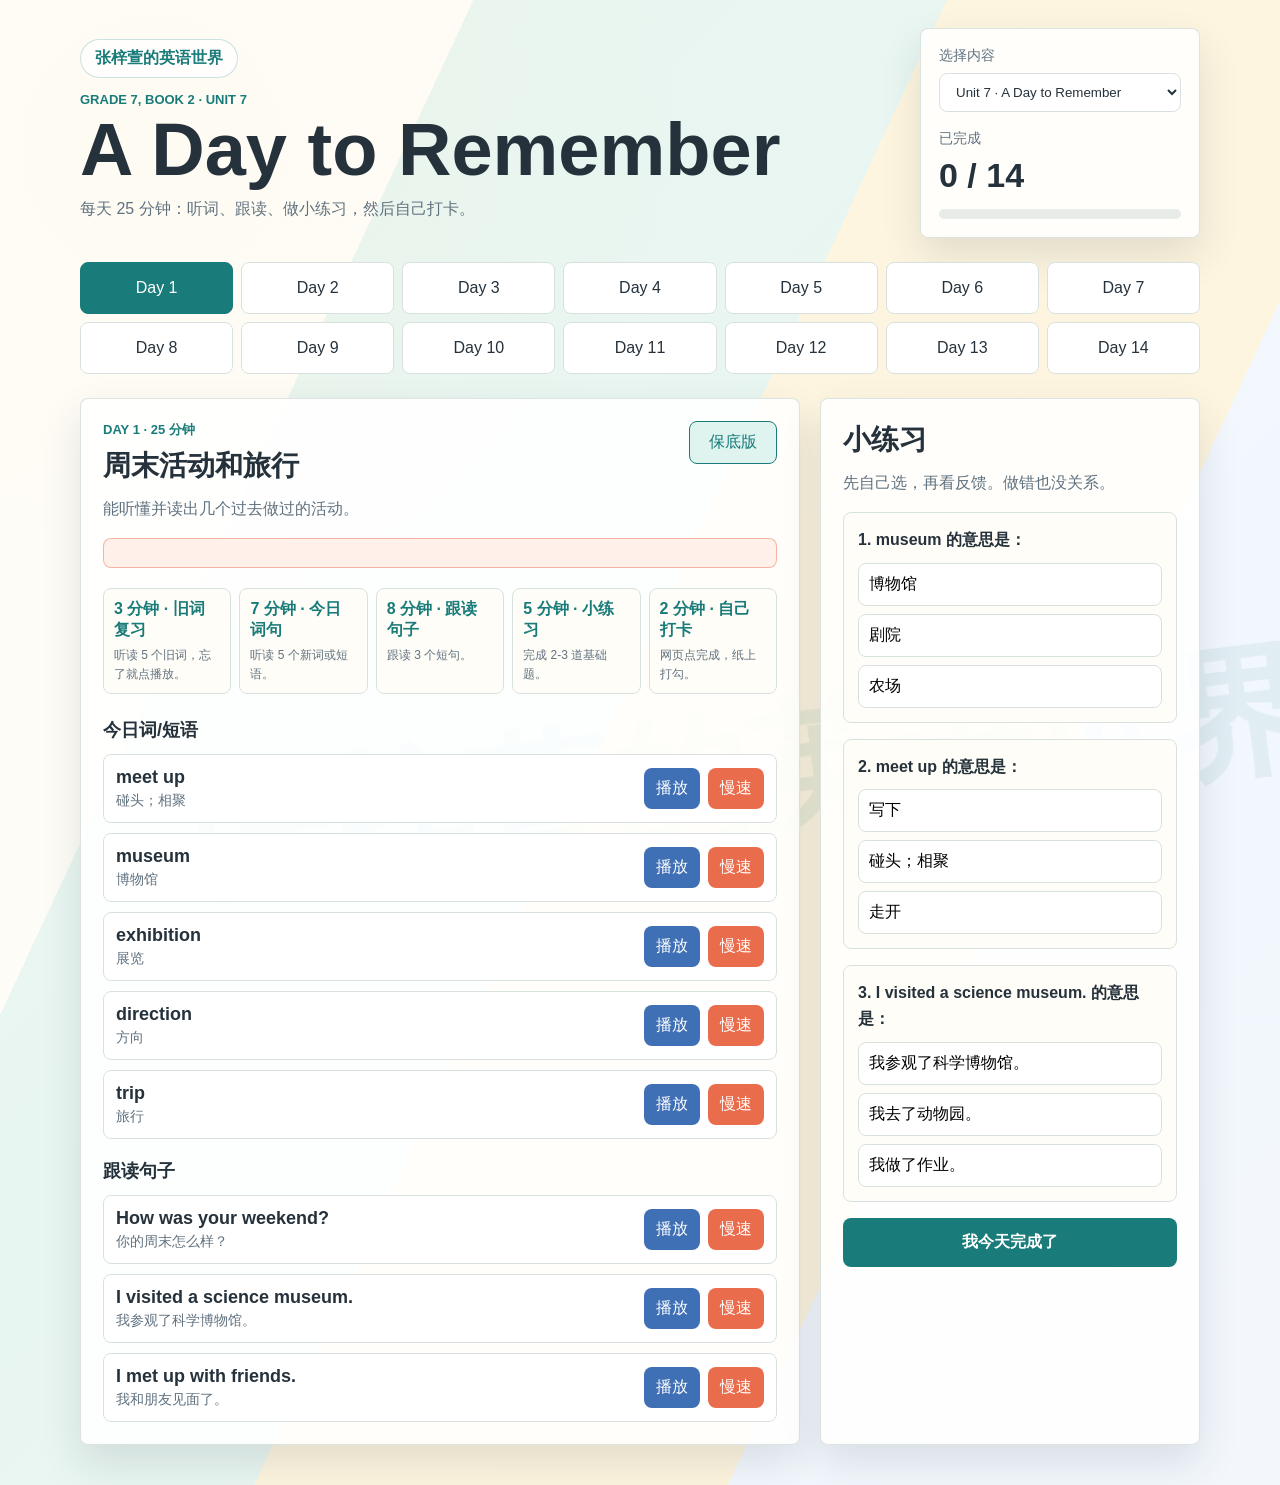
==== web/index.html @ 557998bc "Build English check-in app" ====
<!doctype html>
<html lang="zh-CN">
  <head>
    <meta charset="utf-8">
    <meta name="viewport" content="width=device-width, initial-scale=1">
    <title>English Check-in</title>
    <link rel="stylesheet" href="styles.css">
  </head>
  <body>
    <main class="app-shell">
      <header class="hero">
        <div>
          <p class="brand-banner">张梓萱的英语世界</p>
          <p class="eyebrow" id="unitMeta">Grade 7</p>
          <h1 id="unitTitle">English Check-in</h1>
          <p class="hero-copy" id="unitCopy">每天 25 分钟：听词、跟读、做 3 道小题，然后自己打卡。</p>
        </div>
        <div class="progress-panel" aria-label="学习进度">
          <label class="unit-picker-label" for="unitPicker">选择内容</label>
          <select id="unitPicker" class="unit-picker"></select>
          <span class="progress-label">已完成</span>
          <strong id="doneCount">0 / 7</strong>
          <div class="progress-track"><span id="progressBar"></span></div>
        </div>
      </header>

      <section class="day-tabs" id="dayTabs" aria-label="选择学习天数"></section>

      <section class="today-layout">
        <article class="lesson-card">
          <div class="lesson-heading">
            <div>
              <p class="eyebrow" id="lessonMeta">Day 1</p>
              <h2 id="lessonTitle">加载中</h2>
            </div>
            <button class="ghost-button" id="fallbackButton" type="button">保底版</button>
          </div>

          <p class="goal" id="lessonGoal"></p>
          <div class="fallback-panel" id="fallbackPanel" hidden></div>

          <div class="routine" id="routine"></div>

          <section class="block" id="reviewBlock" hidden>
            <h3>旧词复习</h3>
            <div class="chip-row" id="reviewList"></div>
          </section>

          <section class="block">
            <h3>今日词/短语</h3>
            <div class="item-list" id="termList"></div>
          </section>

          <section class="block">
            <h3>跟读句子</h3>
            <div class="item-list" id="sentenceList"></div>
          </section>
        </article>

        <aside class="practice-card">
          <h2>小练习</h2>
          <p class="practice-note">先自己选，再看反馈。做错也没关系。</p>
          <div id="quizList"></div>
          <button class="complete-button" id="completeButton" type="button">我今天完成了</button>
          <p class="complete-note" id="completeNote"></p>
        </aside>
      </section>
    </main>

    <script src="data/all-units.js"></script>
    <script src="app.js"></script>
  </body>
</html>
---- web/styles.css ----
:root {
  --ink: #25313b;
  --muted: #60717f;
  --paper: #fffdf7;
  --surface: #ffffff;
  --line: #d9e1df;
  --teal: #197c7a;
  --teal-soft: #dff3ef;
  --gold: #f4b942;
  --coral: #e96c4c;
  --blue: #3f6fb5;
  --shadow: 0 18px 40px rgba(37, 49, 59, 0.12);
}

* {
  box-sizing: border-box;
}

body {
  position: relative;
  margin: 0;
  color: var(--ink);
  background:
    linear-gradient(115deg, rgba(255, 253, 247, 0.92) 0 24%, rgba(232, 246, 241, 0.84) 24% 48%, rgba(255, 245, 221, 0.9) 48% 72%, rgba(242, 248, 255, 0.9) 72%),
    radial-gradient(circle at 12% 10%, rgba(244, 185, 66, 0.22), transparent 30%),
    linear-gradient(135deg, #f8f3e7 0%, #e9f4f2 45%, #f9efe7 100%);
  font-family: "Microsoft YaHei", "Segoe UI", sans-serif;
}

body::before {
  content: "张梓萱的英语世界";
  position: fixed;
  right: -34px;
  bottom: 28px;
  z-index: -1;
  color: rgba(25, 124, 122, 0.08);
  font-size: clamp(48px, 11vw, 160px);
  font-weight: 900;
  letter-spacing: 0;
  transform: rotate(-7deg);
  white-space: nowrap;
}

button {
  font: inherit;
}

.app-shell {
  width: min(1120px, calc(100% - 32px));
  margin: 0 auto;
  padding: 28px 0 40px;
}

.hero {
  display: grid;
  grid-template-columns: 1fr minmax(220px, 280px);
  gap: 20px;
  align-items: end;
  min-height: 180px;
}

.eyebrow {
  margin: 0 0 8px;
  color: var(--teal);
  font-size: 13px;
  font-weight: 700;
  letter-spacing: 0;
  text-transform: uppercase;
}

.brand-banner {
  display: inline-flex;
  margin: 0 0 14px;
  border: 1px solid rgba(25, 124, 122, 0.22);
  border-radius: 999px;
  background: rgba(255, 255, 255, 0.72);
  color: var(--teal);
  padding: 8px 14px;
  font-size: 16px;
  font-weight: 800;
}

h1,
h2,
h3,
p {
  margin-top: 0;
}

h1 {
  margin-bottom: 10px;
  font-size: clamp(38px, 7vw, 74px);
  line-height: 0.95;
  letter-spacing: 0;
}

h2 {
  margin-bottom: 10px;
  font-size: 28px;
  letter-spacing: 0;
}

h3 {
  margin-bottom: 12px;
  font-size: 18px;
  letter-spacing: 0;
}

.hero-copy,
.goal,
.practice-note,
.complete-note {
  color: var(--muted);
  line-height: 1.7;
}

.fallback-panel {
  display: grid;
  gap: 8px;
  margin: 16px 0 20px;
  border: 1px solid rgba(233, 108, 76, 0.45);
  border-radius: 8px;
  background: #fff0ea;
  padding: 14px;
}

.fallback-panel strong {
  color: #87381f;
}

.fallback-panel span {
  color: var(--ink);
  line-height: 1.6;
}

.fallback-panel button {
  justify-self: start;
  border: 0;
  border-radius: 8px;
  background: var(--coral);
  color: #ffffff;
  cursor: pointer;
  padding: 10px 12px;
}

.progress-panel,
.lesson-card,
.practice-card {
  border: 1px solid rgba(217, 225, 223, 0.9);
  border-radius: 8px;
  background: rgba(255, 255, 255, 0.88);
  box-shadow: var(--shadow);
}

.progress-panel {
  padding: 18px;
}

.progress-label {
  display: block;
  margin-bottom: 8px;
  color: var(--muted);
  font-size: 14px;
}

.unit-picker-label {
  display: block;
  margin-bottom: 8px;
  color: var(--muted);
  font-size: 14px;
}

.unit-picker {
  width: 100%;
  margin-bottom: 18px;
  border: 1px solid var(--line);
  border-radius: 8px;
  background: #ffffff;
  color: var(--ink);
  padding: 10px 12px;
}

.progress-panel strong {
  display: block;
  margin-bottom: 14px;
  font-size: 34px;
}

.progress-track {
  height: 10px;
  overflow: hidden;
  border-radius: 999px;
  background: #e8ece9;
}

.progress-track span {
  display: block;
  width: 0%;
  height: 100%;
  border-radius: inherit;
  background: linear-gradient(90deg, var(--teal), var(--gold));
}

.day-tabs {
  display: grid;
  grid-template-columns: repeat(7, minmax(0, 1fr));
  gap: 8px;
  margin: 24px 0;
}

.day-tab {
  min-height: 52px;
  border: 1px solid var(--line);
  border-radius: 8px;
  color: var(--ink);
  background: var(--surface);
  cursor: pointer;
}

.day-tab.active {
  border-color: var(--teal);
  color: #ffffff;
  background: var(--teal);
}

.day-tab.done::after {
  content: "完成";
  display: block;
  margin-top: 2px;
  font-size: 12px;
  color: inherit;
}

.today-layout {
  display: grid;
  grid-template-columns: minmax(0, 1fr) minmax(320px, 380px);
  gap: 20px;
}

.lesson-card,
.practice-card {
  padding: 22px;
}

.lesson-heading {
  display: flex;
  justify-content: space-between;
  gap: 16px;
  align-items: start;
}

.ghost-button {
  min-width: 88px;
  border: 1px solid var(--teal);
  border-radius: 8px;
  color: var(--teal);
  background: var(--teal-soft);
  cursor: pointer;
  padding: 10px 12px;
}

.routine {
  display: grid;
  grid-template-columns: repeat(5, minmax(0, 1fr));
  gap: 8px;
  margin: 16px 0 24px;
}

.routine-step {
  border: 1px solid var(--line);
  border-radius: 8px;
  padding: 10px;
  background: var(--paper);
}

.routine-step strong {
  display: block;
  margin-bottom: 4px;
  color: var(--teal);
}

.routine-step span {
  color: var(--muted);
  font-size: 12px;
}

.block {
  margin-top: 20px;
}

.chip-row {
  display: grid;
  grid-template-columns: repeat(5, minmax(0, 1fr));
  gap: 8px;
}

.chip {
  border-radius: 999px;
  background: #edf1f5;
  padding: 8px 12px;
  font-size: 14px;
}

.review-audio {
  min-height: 70px;
  border: 1px solid var(--line);
  border-radius: 8px;
  background: #ffffff;
  color: var(--ink);
  cursor: pointer;
  padding: 10px;
  text-align: left;
}

.review-audio strong {
  display: block;
  font-size: 15px;
}

.review-audio span {
  display: block;
  margin-top: 5px;
  color: var(--muted);
  font-size: 12px;
}

.item-list {
  display: grid;
  gap: 10px;
}

.learn-item {
  display: grid;
  grid-template-columns: minmax(0, 1fr) auto auto;
  gap: 8px;
  align-items: center;
  border: 1px solid var(--line);
  border-radius: 8px;
  padding: 12px;
  background: #ffffff;
}

.learn-item strong {
  display: block;
  font-size: 18px;
}

.learn-item span {
  display: block;
  margin-top: 4px;
  color: var(--muted);
  font-size: 14px;
}

.audio-button {
  border: 0;
  border-radius: 8px;
  background: var(--blue);
  color: white;
  cursor: pointer;
  padding: 10px 12px;
}

.audio-button.slow {
  background: var(--coral);
}

.quiz-item {
  margin-bottom: 16px;
  border: 1px solid var(--line);
  border-radius: 8px;
  padding: 14px;
  background: var(--paper);
}

.quiz-prompt {
  margin-bottom: 10px;
  font-weight: 700;
  line-height: 1.6;
}

.choice {
  display: block;
  width: 100%;
  margin-top: 8px;
  border: 1px solid var(--line);
  border-radius: 8px;
  background: #ffffff;
  cursor: pointer;
  padding: 10px;
  text-align: left;
}

.choice.correct {
  border-color: var(--teal);
  background: var(--teal-soft);
}

.choice.wrong {
  border-color: var(--coral);
  background: #fff0ea;
}

.complete-button {
  width: 100%;
  border: 0;
  border-radius: 8px;
  background: var(--teal);
  color: #ffffff;
  cursor: pointer;
  padding: 14px 16px;
  font-weight: 700;
}

.complete-note {
  margin: 12px 0 0;
  text-align: center;
}

@media (max-width: 860px) {
  .hero,
  .today-layout {
    grid-template-columns: 1fr;
  }

  .day-tabs {
    grid-template-columns: repeat(4, minmax(0, 1fr));
  }

  .routine {
    grid-template-columns: repeat(2, minmax(0, 1fr));
  }

  .chip-row {
    grid-template-columns: repeat(2, minmax(0, 1fr));
  }
}

@media (max-width: 560px) {
  .app-shell {
    width: min(100% - 20px, 1120px);
    padding-top: 18px;
  }

  .day-tabs {
    grid-template-columns: repeat(2, minmax(0, 1fr));
  }

  .learn-item {
    grid-template-columns: 1fr;
  }

  .chip-row {
    grid-template-columns: 1fr;
  }
}
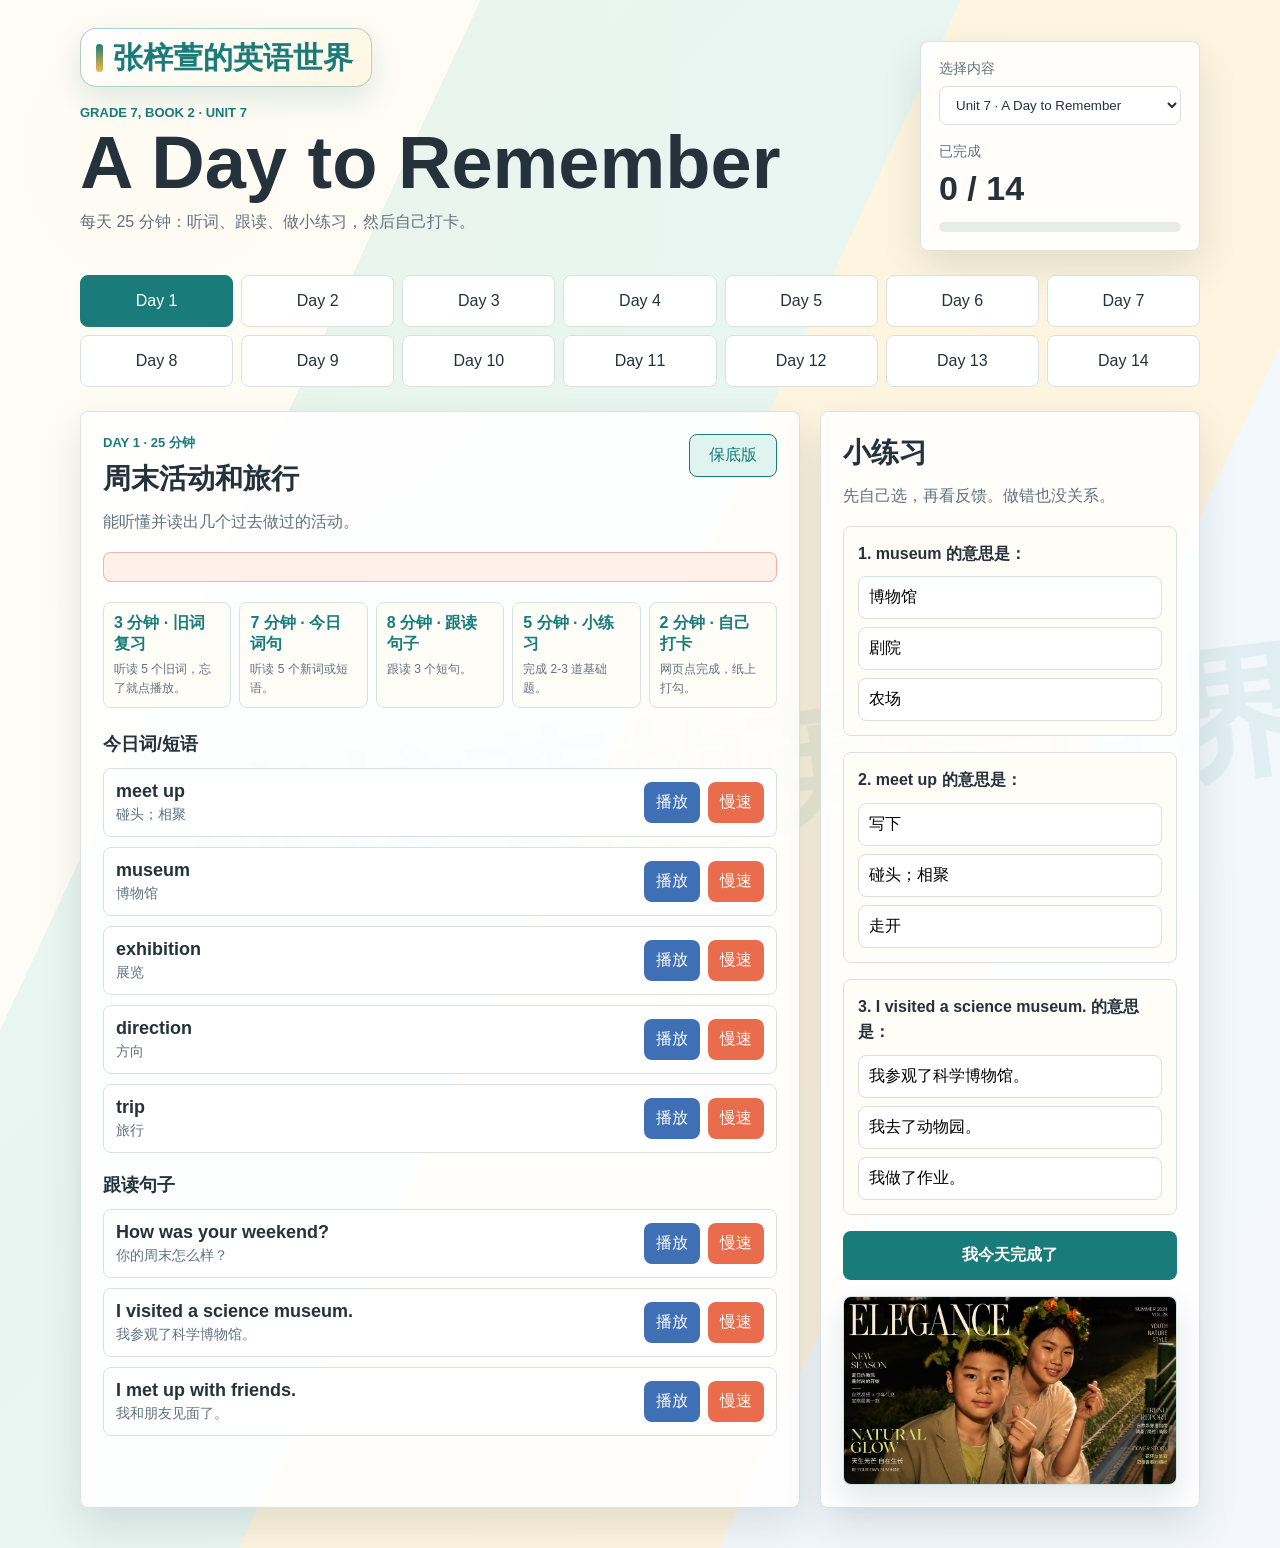
==== commit 1c87e6b5: "Polish check-in visuals" ====
--- a/web/index.html
+++ b/web/index.html
@@ -63,6 +63,9 @@
           <div id="quizList"></div>
           <button class="complete-button" id="completeButton" type="button">我今天完成了</button>
           <p class="complete-note" id="completeNote"></p>
+          <figure class="web-photo-card">
+            <img src="../print/assets/zixuan-cover.jpg" alt="张梓萱的英语学习照片">
+          </figure>
         </aside>
       </section>
     </main>
--- a/web/styles.css
+++ b/web/styles.css
@@ -69,15 +69,31 @@
 }
 
 .brand-banner {
+  position: relative;
   display: inline-flex;
-  margin: 0 0 14px;
-  border: 1px solid rgba(25, 124, 122, 0.22);
+  align-items: center;
+  gap: 10px;
+  margin: 0 0 18px;
+  border: 1px solid rgba(25, 124, 122, 0.34);
+  border-radius: 16px;
+  background:
+    linear-gradient(135deg, rgba(255, 255, 255, 0.94), rgba(255, 246, 224, 0.9)),
+    #fff;
+  color: var(--teal);
+  padding: 12px 18px 12px 15px;
+  font-size: clamp(20px, 3vw, 30px);
+  font-weight: 900;
+  line-height: 1.1;
+  box-shadow: 0 12px 28px rgba(25, 124, 122, 0.14);
+}
+
+.brand-banner::before {
+  content: "";
+  width: 7px;
+  height: 28px;
   border-radius: 999px;
-  background: rgba(255, 255, 255, 0.72);
-  color: var(--teal);
-  padding: 8px 14px;
-  font-size: 16px;
-  font-weight: 800;
+  background: linear-gradient(180deg, var(--teal), var(--gold));
+  flex: 0 0 auto;
 }
 
 h1,
@@ -417,6 +433,22 @@
   text-align: center;
 }
 
+.web-photo-card {
+  margin: 16px 0 0;
+  border: 1px solid rgba(25, 124, 122, 0.22);
+  border-radius: 8px;
+  overflow: hidden;
+  background: #fff;
+  box-shadow: 0 14px 30px rgba(37, 49, 59, 0.12);
+}
+
+.web-photo-card img {
+  display: block;
+  width: 100%;
+  aspect-ratio: 16 / 9;
+  object-fit: cover;
+}
+
 @media (max-width: 860px) {
   .hero,
   .today-layout {
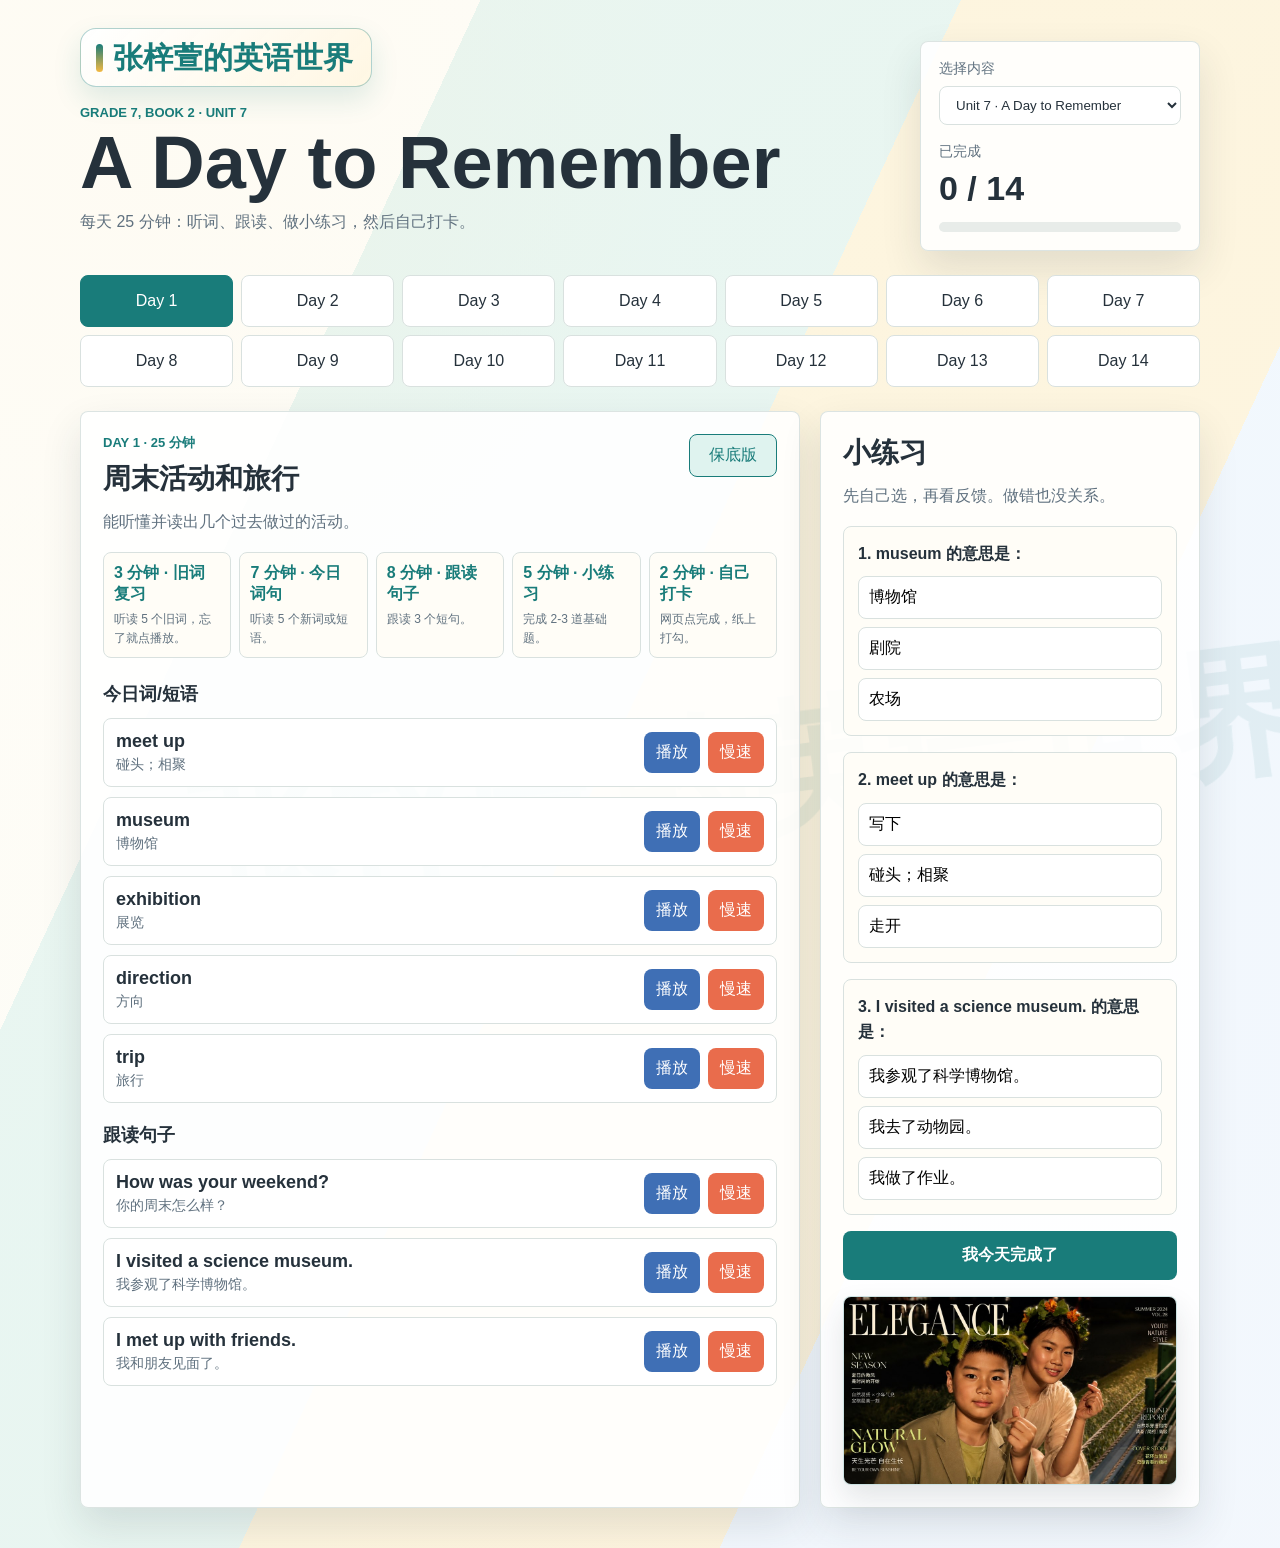
==== commit 3b1578bd: "Add encouragement animations" ====
--- a/web/index.html
+++ b/web/index.html
@@ -70,6 +70,8 @@
       </section>
     </main>
 
+    <div class="celebration" id="celebration" aria-hidden="true" aria-live="polite"></div>
+
     <script src="data/all-units.js"></script>
     <script src="app.js"></script>
   </body>
--- a/web/styles.css
+++ b/web/styles.css
@@ -9,6 +9,9 @@
   --gold: #f4b942;
   --coral: #e96c4c;
   --blue: #3f6fb5;
+  --rose: #ee7f91;
+  --rose-soft: #ffe8ed;
+  --mint: #bfe8d8;
   --shadow: 0 18px 40px rgba(37, 49, 59, 0.12);
 }
 
@@ -19,6 +22,7 @@
 body {
   position: relative;
   margin: 0;
+  overflow-x: hidden;
   color: var(--ink);
   background:
     linear-gradient(115deg, rgba(255, 253, 247, 0.92) 0 24%, rgba(232, 246, 241, 0.84) 24% 48%, rgba(255, 245, 221, 0.9) 48% 72%, rgba(242, 248, 255, 0.9) 72%),
@@ -45,6 +49,22 @@
   font: inherit;
 }
 
+[hidden] {
+  display: none !important;
+}
+
+button,
+.learn-item,
+.routine-step,
+.quiz-item,
+.web-photo-card {
+  transition:
+    transform 160ms ease,
+    border-color 160ms ease,
+    box-shadow 160ms ease,
+    background-color 160ms ease;
+}
+
 .app-shell {
   width: min(1120px, calc(100% - 32px));
   margin: 0 auto;
@@ -57,6 +77,30 @@
   gap: 20px;
   align-items: end;
   min-height: 180px;
+}
+
+.hero > div:first-child,
+.progress-panel,
+.day-tabs,
+.lesson-card,
+.practice-card {
+  animation: softRise 620ms ease both;
+}
+
+.progress-panel {
+  animation-delay: 80ms;
+}
+
+.day-tabs {
+  animation-delay: 130ms;
+}
+
+.lesson-card {
+  animation-delay: 190ms;
+}
+
+.practice-card {
+  animation-delay: 250ms;
 }
 
 .eyebrow {
@@ -85,6 +129,8 @@
   font-weight: 900;
   line-height: 1.1;
   box-shadow: 0 12px 28px rgba(25, 124, 122, 0.14);
+  isolation: isolate;
+  overflow: hidden;
 }
 
 .brand-banner::before {
@@ -96,6 +142,16 @@
   flex: 0 0 auto;
 }
 
+.brand-banner::after {
+  content: "";
+  position: absolute;
+  inset: 0 auto 0 -70px;
+  z-index: -1;
+  width: 58px;
+  background: linear-gradient(100deg, transparent, rgba(255, 255, 255, 0.72), transparent);
+  animation: badgeShine 5s ease-in-out infinite;
+}
+
 h1,
 h2,
 h3,
@@ -215,6 +271,11 @@
   height: 100%;
   border-radius: inherit;
   background: linear-gradient(90deg, var(--teal), var(--gold));
+  transition: width 680ms cubic-bezier(0.22, 1, 0.36, 1);
+}
+
+.progress-track.progress-bump {
+  animation: progressBump 520ms ease;
 }
 
 .day-tabs {
@@ -225,18 +286,46 @@
 }
 
 .day-tab {
+  position: relative;
+  overflow: hidden;
   min-height: 52px;
   border: 1px solid var(--line);
   border-radius: 8px;
   color: var(--ink);
   background: var(--surface);
   cursor: pointer;
+}
+
+.day-tab:hover {
+  border-color: rgba(244, 185, 66, 0.7);
+  box-shadow: 0 8px 18px rgba(37, 49, 59, 0.1);
+  transform: translateY(-2px);
 }
 
 .day-tab.active {
   border-color: var(--teal);
   color: #ffffff;
   background: var(--teal);
+}
+
+.day-tab.done {
+  border-color: rgba(244, 185, 66, 0.75);
+  background: linear-gradient(135deg, #fff8dd, #ffffff);
+}
+
+.day-tab.done.active {
+  background: linear-gradient(135deg, var(--teal), #2fa092);
+}
+
+.day-tab.done::before {
+  content: "";
+  position: absolute;
+  top: 7px;
+  right: 8px;
+  width: 10px;
+  height: 10px;
+  background: var(--gold);
+  clip-path: polygon(50% 0%, 62% 34%, 98% 35%, 69% 56%, 79% 91%, 50% 70%, 21% 91%, 31% 56%, 2% 35%, 38% 34%);
 }
 
 .day-tab.done::after {
@@ -289,6 +378,16 @@
   background: var(--paper);
 }
 
+.routine-step:hover,
+.learn-item:hover,
+.review-audio:hover,
+.quiz-item:hover,
+.web-photo-card:hover {
+  border-color: rgba(25, 124, 122, 0.32);
+  box-shadow: 0 12px 24px rgba(37, 49, 59, 0.09);
+  transform: translateY(-2px);
+}
+
 .routine-step strong {
   display: block;
   margin-bottom: 4px;
@@ -318,6 +417,8 @@
 }
 
 .review-audio {
+  position: relative;
+  overflow: hidden;
   min-height: 70px;
   border: 1px solid var(--line);
   border-radius: 8px;
@@ -328,6 +429,12 @@
   text-align: left;
 }
 
+.review-audio.is-playing {
+  border-color: var(--gold);
+  background: #fff8dd;
+  animation: tinyPop 420ms ease;
+}
+
 .review-audio strong {
   display: block;
   font-size: 15px;
@@ -346,6 +453,8 @@
 }
 
 .learn-item {
+  position: relative;
+  overflow: hidden;
   display: grid;
   grid-template-columns: minmax(0, 1fr) auto auto;
   gap: 8px;
@@ -356,6 +465,25 @@
   background: #ffffff;
 }
 
+.learn-item.is-playing {
+  border-color: var(--gold);
+  background: linear-gradient(135deg, #fffdf6, #fff7d8);
+  box-shadow: 0 12px 26px rgba(244, 185, 66, 0.18);
+}
+
+.learn-item.is-playing::after,
+.review-audio.is-playing::after {
+  content: "";
+  position: absolute;
+  top: 10px;
+  right: 12px;
+  width: 12px;
+  height: 12px;
+  background: var(--gold);
+  clip-path: polygon(50% 0%, 62% 34%, 98% 35%, 69% 56%, 79% 91%, 50% 70%, 21% 91%, 31% 56%, 2% 35%, 38% 34%);
+  animation: sparkleTwinkle 900ms ease-in-out infinite;
+}
+
 .learn-item strong {
   display: block;
   font-size: 18px;
@@ -377,8 +505,34 @@
   padding: 10px 12px;
 }
 
+.audio-button:hover,
+.ghost-button:hover,
+.fallback-panel button:hover,
+.complete-button:hover {
+  filter: brightness(1.04);
+  transform: translateY(-1px);
+}
+
+.audio-button:active,
+.ghost-button:active,
+.fallback-panel button:active,
+.complete-button:active,
+.day-tab:active,
+.choice:active {
+  transform: translateY(0) scale(0.98);
+}
+
+.audio-button.is-playing {
+  background: linear-gradient(135deg, var(--blue), #5d8ad0);
+  animation: audioPulse 720ms ease-in-out infinite;
+}
+
 .audio-button.slow {
   background: var(--coral);
+}
+
+.audio-button.slow.is-playing {
+  background: linear-gradient(135deg, var(--coral), var(--rose));
 }
 
 .quiz-item {
@@ -387,6 +541,16 @@
   border-radius: 8px;
   padding: 14px;
   background: var(--paper);
+}
+
+.quiz-item.answered-correct {
+  border-color: rgba(25, 124, 122, 0.42);
+  background: linear-gradient(135deg, var(--paper), #f3fff9);
+}
+
+.quiz-item.answered-wrong {
+  border-color: rgba(233, 108, 76, 0.35);
+  background: linear-gradient(135deg, var(--paper), #fff6f2);
 }
 
 .quiz-prompt {
@@ -396,7 +560,10 @@
 }
 
 .choice {
-  display: block;
+  display: flex;
+  align-items: center;
+  justify-content: space-between;
+  gap: 10px;
   width: 100%;
   margin-top: 8px;
   border: 1px solid var(--line);
@@ -407,14 +574,43 @@
   text-align: left;
 }
 
+.choice:hover {
+  border-color: rgba(63, 111, 181, 0.35);
+  box-shadow: 0 8px 18px rgba(37, 49, 59, 0.07);
+}
+
 .choice.correct {
   border-color: var(--teal);
   background: var(--teal-soft);
+  animation: answerPop 360ms ease;
+}
+
+.choice.correct::after {
+  content: "答对啦";
+  flex: 0 0 auto;
+  border-radius: 999px;
+  background: #ffffff;
+  color: var(--teal);
+  padding: 3px 8px;
+  font-size: 12px;
+  font-weight: 700;
 }
 
 .choice.wrong {
   border-color: var(--coral);
   background: #fff0ea;
+  animation: gentleShake 260ms ease;
+}
+
+.choice.wrong::after {
+  content: "再试一次";
+  flex: 0 0 auto;
+  border-radius: 999px;
+  background: #ffffff;
+  color: #a3462b;
+  padding: 3px 8px;
+  font-size: 12px;
+  font-weight: 700;
 }
 
 .complete-button {
@@ -428,6 +624,10 @@
   font-weight: 700;
 }
 
+.complete-button.is-celebrating {
+  animation: completeGlow 850ms ease;
+}
+
 .complete-note {
   margin: 12px 0 0;
   text-align: center;
@@ -447,6 +647,198 @@
   width: 100%;
   aspect-ratio: 16 / 9;
   object-fit: cover;
+}
+
+.celebration {
+  position: fixed;
+  inset: 0;
+  z-index: 50;
+  display: grid;
+  place-items: center;
+  pointer-events: none;
+  opacity: 0;
+  transition: opacity 180ms ease;
+}
+
+.celebration.show {
+  opacity: 1;
+}
+
+.celebration-card {
+  min-width: min(320px, calc(100vw - 48px));
+  border: 1px solid rgba(244, 185, 66, 0.5);
+  border-radius: 18px;
+  background:
+    linear-gradient(135deg, rgba(255, 255, 255, 0.96), rgba(255, 246, 226, 0.96)),
+    #ffffff;
+  box-shadow: 0 24px 60px rgba(37, 49, 59, 0.2);
+  padding: 20px 24px;
+  text-align: center;
+  animation: celebrationCard 1200ms ease both;
+}
+
+.celebration-card strong {
+  display: block;
+  color: var(--teal);
+  font-size: 26px;
+  line-height: 1.2;
+}
+
+.celebration-card span {
+  display: block;
+  margin-top: 8px;
+  color: var(--muted);
+  line-height: 1.5;
+}
+
+.celebration-spark {
+  position: absolute;
+  left: 50%;
+  top: 50%;
+  width: var(--size, 10px);
+  height: var(--size, 10px);
+  background: var(--color, var(--gold));
+  clip-path: polygon(50% 0%, 62% 34%, 98% 35%, 69% 56%, 79% 91%, 50% 70%, 21% 91%, 31% 56%, 2% 35%, 38% 34%);
+  animation: sparkleBurst 920ms ease-out forwards;
+}
+
+@keyframes softRise {
+  from {
+    opacity: 0;
+    transform: translateY(16px);
+  }
+  to {
+    opacity: 1;
+    transform: translateY(0);
+  }
+}
+
+@keyframes badgeShine {
+  0%,
+  48% {
+    transform: translateX(0);
+  }
+  62%,
+  100% {
+    transform: translateX(420px);
+  }
+}
+
+@keyframes progressBump {
+  0%,
+  100% {
+    transform: scaleY(1);
+  }
+  45% {
+    transform: scaleY(1.35);
+  }
+}
+
+@keyframes tinyPop {
+  0% {
+    transform: scale(1);
+  }
+  50% {
+    transform: scale(1.02);
+  }
+  100% {
+    transform: scale(1);
+  }
+}
+
+@keyframes sparkleTwinkle {
+  0%,
+  100% {
+    transform: rotate(0deg) scale(0.88);
+    opacity: 0.7;
+  }
+  50% {
+    transform: rotate(18deg) scale(1.18);
+    opacity: 1;
+  }
+}
+
+@keyframes audioPulse {
+  0%,
+  100% {
+    box-shadow: 0 0 0 0 rgba(63, 111, 181, 0.26);
+  }
+  50% {
+    box-shadow: 0 0 0 7px rgba(63, 111, 181, 0);
+  }
+}
+
+@keyframes answerPop {
+  0% {
+    transform: scale(1);
+  }
+  50% {
+    transform: scale(1.015);
+  }
+  100% {
+    transform: scale(1);
+  }
+}
+
+@keyframes gentleShake {
+  0%,
+  100% {
+    transform: translateX(0);
+  }
+  33% {
+    transform: translateX(-3px);
+  }
+  66% {
+    transform: translateX(3px);
+  }
+}
+
+@keyframes completeGlow {
+  0%,
+  100% {
+    box-shadow: none;
+  }
+  45% {
+    box-shadow: 0 0 0 8px rgba(244, 185, 66, 0.18), 0 12px 24px rgba(25, 124, 122, 0.18);
+  }
+}
+
+@keyframes celebrationCard {
+  0% {
+    opacity: 0;
+    transform: translateY(14px) scale(0.94);
+  }
+  18%,
+  78% {
+    opacity: 1;
+    transform: translateY(0) scale(1);
+  }
+  100% {
+    opacity: 0;
+    transform: translateY(-8px) scale(0.98);
+  }
+}
+
+@keyframes sparkleBurst {
+  from {
+    opacity: 1;
+    transform: translate(-50%, -50%) rotate(0deg) scale(0.8);
+  }
+  to {
+    opacity: 0;
+    transform: translate(calc(-50% + var(--x)), calc(-50% + var(--y))) rotate(var(--r)) scale(0.2);
+  }
+}
+
+@media (prefers-reduced-motion: reduce) {
+  *,
+  *::before,
+  *::after {
+    animation-duration: 1ms !important;
+    animation-iteration-count: 1 !important;
+    scroll-behavior: auto !important;
+    transition-duration: 1ms !important;
+  }
 }
 
 @media (max-width: 860px) {
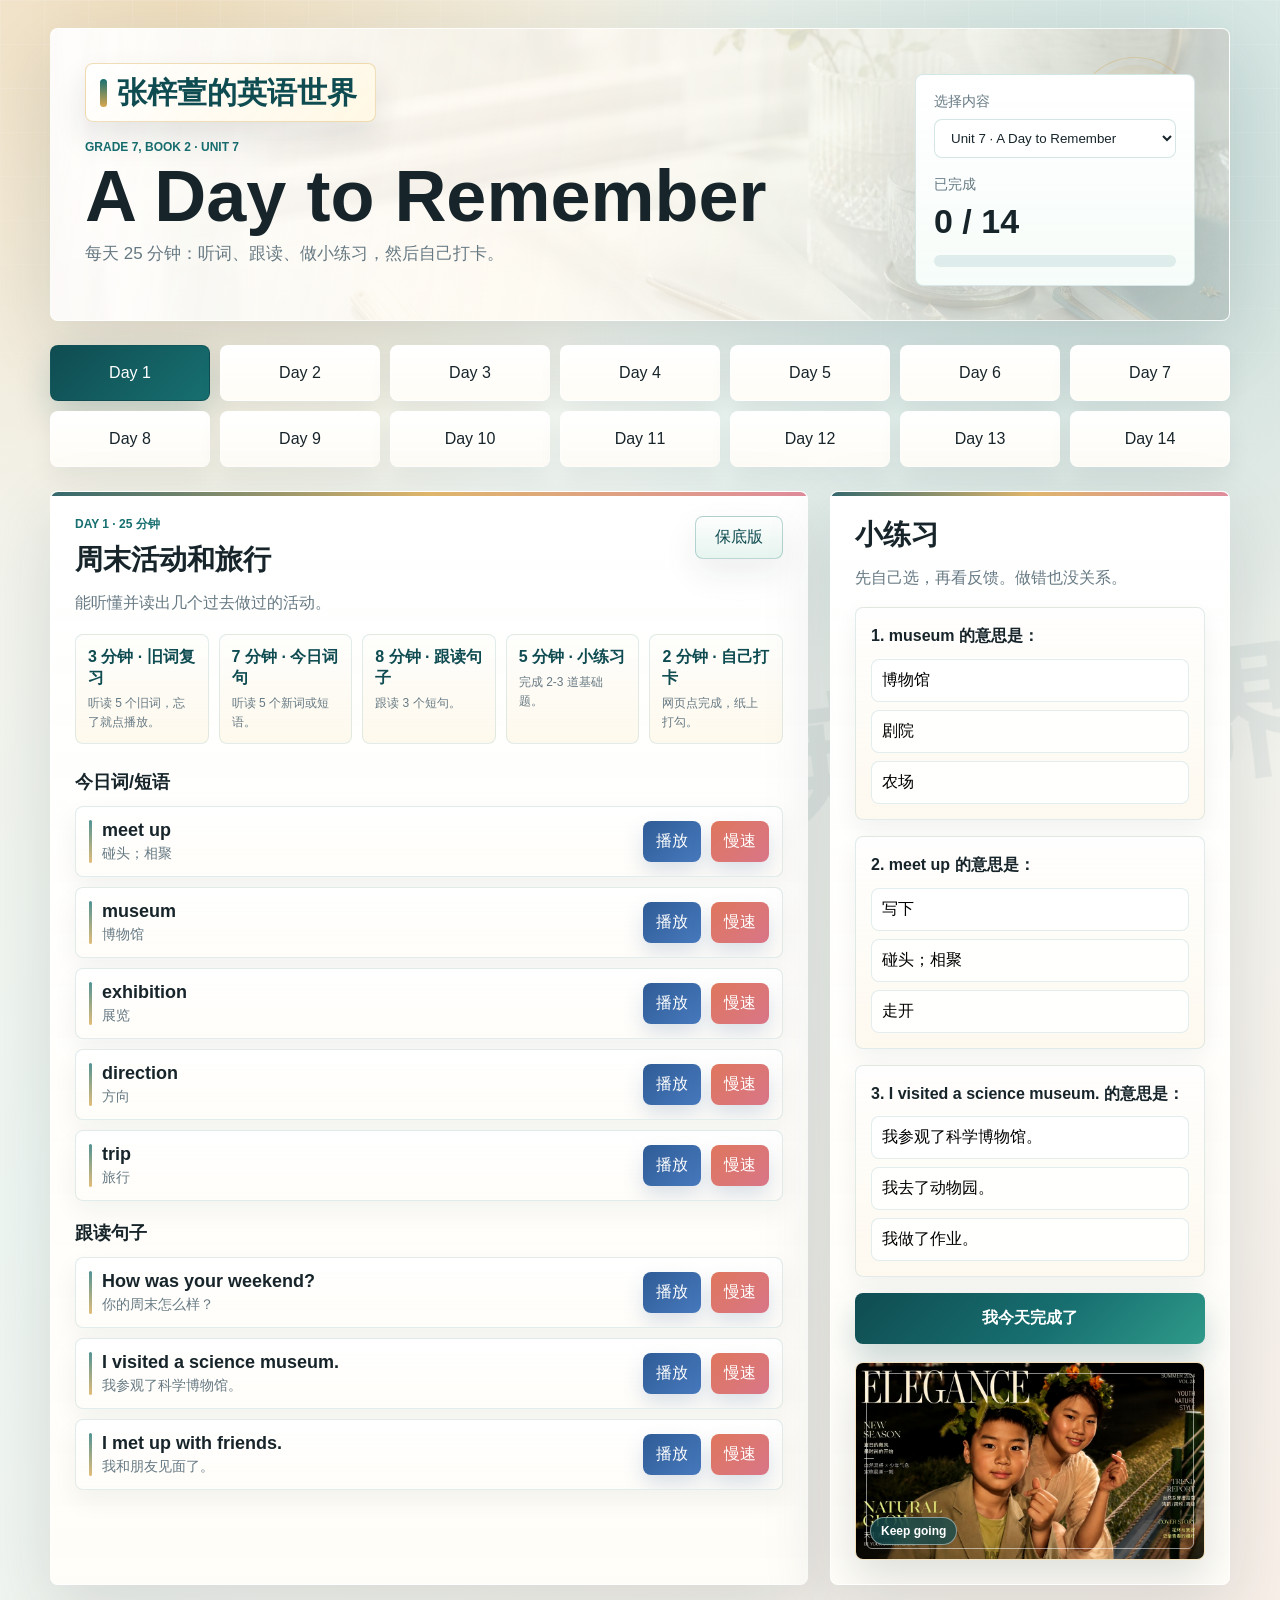
==== commit 3a34b108: "Refine premium English check-in design" ====
--- a/web/index.html
+++ b/web/index.html
@@ -4,6 +4,7 @@
     <meta charset="utf-8">
     <meta name="viewport" content="width=device-width, initial-scale=1">
     <title>English Check-in</title>
+    <link rel="preload" href="assets/premium-study-bg.jpg" as="image">
     <link rel="stylesheet" href="styles.css">
   </head>
   <body>
--- a/web/styles.css
+++ b/web/styles.css
@@ -1,18 +1,22 @@
 :root {
-  --ink: #25313b;
-  --muted: #60717f;
-  --paper: #fffdf7;
-  --surface: #ffffff;
-  --line: #d9e1df;
-  --teal: #197c7a;
-  --teal-soft: #dff3ef;
-  --gold: #f4b942;
-  --coral: #e96c4c;
-  --blue: #3f6fb5;
-  --rose: #ee7f91;
+  --ink: #17252b;
+  --muted: #667983;
+  --paper: #fbf7ee;
+  --surface: rgba(255, 255, 255, 0.88);
+  --surface-strong: #ffffff;
+  --line: rgba(45, 83, 86, 0.16);
+  --teal: #176f70;
+  --teal-deep: #0f4c51;
+  --teal-soft: #e6f4ef;
+  --gold: #d8a84f;
+  --gold-soft: #fff4d7;
+  --coral: #df765d;
+  --blue: #355f9d;
+  --rose: #d97688;
   --rose-soft: #ffe8ed;
-  --mint: #bfe8d8;
-  --shadow: 0 18px 40px rgba(37, 49, 59, 0.12);
+  --mint: #c8eadb;
+  --shadow: 0 24px 70px rgba(23, 37, 43, 0.13);
+  --shadow-soft: 0 14px 34px rgba(23, 37, 43, 0.08);
 }
 
 * {
@@ -25,9 +29,9 @@
   overflow-x: hidden;
   color: var(--ink);
   background:
-    linear-gradient(115deg, rgba(255, 253, 247, 0.92) 0 24%, rgba(232, 246, 241, 0.84) 24% 48%, rgba(255, 245, 221, 0.9) 48% 72%, rgba(242, 248, 255, 0.9) 72%),
-    radial-gradient(circle at 12% 10%, rgba(244, 185, 66, 0.22), transparent 30%),
-    linear-gradient(135deg, #f8f3e7 0%, #e9f4f2 45%, #f9efe7 100%);
+    radial-gradient(circle at 14% 0%, rgba(216, 168, 79, 0.28), transparent 29%),
+    radial-gradient(circle at 88% 12%, rgba(23, 111, 112, 0.18), transparent 32%),
+    linear-gradient(135deg, #f7f1e7 0%, #eef6f2 42%, #f8efe8 100%);
   font-family: "Microsoft YaHei", "Segoe UI", sans-serif;
 }
 
@@ -37,7 +41,7 @@
   right: -34px;
   bottom: 28px;
   z-index: -1;
-  color: rgba(25, 124, 122, 0.08);
+  color: rgba(15, 76, 81, 0.06);
   font-size: clamp(48px, 11vw, 160px);
   font-weight: 900;
   letter-spacing: 0;
@@ -45,8 +49,32 @@
   white-space: nowrap;
 }
 
+body::after {
+  content: "";
+  position: fixed;
+  inset: 0;
+  z-index: -2;
+  pointer-events: none;
+  background:
+    linear-gradient(rgba(255, 255, 255, 0.26) 1px, transparent 1px),
+    linear-gradient(90deg, rgba(255, 255, 255, 0.22) 1px, transparent 1px);
+  background-size: 44px 44px;
+  mask-image: linear-gradient(to bottom, rgba(0, 0, 0, 0.52), transparent 72%);
+}
+
 button {
   font: inherit;
+}
+
+button,
+select {
+  -webkit-tap-highlight-color: transparent;
+}
+
+button:focus-visible,
+select:focus-visible {
+  outline: 3px solid rgba(216, 168, 79, 0.55);
+  outline-offset: 3px;
 }
 
 [hidden] {
@@ -66,17 +94,59 @@
 }
 
 .app-shell {
-  width: min(1120px, calc(100% - 32px));
+  width: min(1180px, calc(100% - 32px));
   margin: 0 auto;
-  padding: 28px 0 40px;
+  padding: 28px 0 46px;
 }
 
 .hero {
+  position: relative;
+  overflow: hidden;
   display: grid;
   grid-template-columns: 1fr minmax(220px, 280px);
-  gap: 20px;
+  gap: 24px;
   align-items: end;
-  min-height: 180px;
+  min-height: 280px;
+  border: 1px solid rgba(255, 255, 255, 0.74);
+  border-radius: 8px;
+  background:
+    linear-gradient(100deg, rgba(255, 255, 255, 0.94) 0%, rgba(255, 250, 239, 0.82) 44%, rgba(236, 247, 242, 0.74) 100%),
+    radial-gradient(circle at 78% 18%, rgba(216, 168, 79, 0.24), transparent 28%),
+    radial-gradient(circle at 88% 80%, rgba(23, 111, 112, 0.16), transparent 26%);
+  box-shadow: var(--shadow);
+  padding: 34px;
+}
+
+.hero::before {
+  content: "";
+  position: absolute;
+  inset: 0;
+  z-index: 0;
+  background:
+    radial-gradient(circle at 78% 18%, rgba(255, 255, 255, 0.72), transparent 20%),
+    linear-gradient(90deg, rgba(255, 255, 255, 0.9), rgba(255, 255, 255, 0.28)),
+    url("assets/premium-study-bg.jpg");
+  background-position: center;
+  background-size: cover;
+  opacity: 0.34;
+}
+
+.hero::after {
+  content: "";
+  position: absolute;
+  right: 34px;
+  top: 28px;
+  width: 118px;
+  height: 118px;
+  border: 1px solid rgba(216, 168, 79, 0.38);
+  border-radius: 50%;
+  background: radial-gradient(circle, rgba(255, 255, 255, 0.74), rgba(216, 168, 79, 0.12) 62%, transparent 63%);
+  opacity: 0.86;
+}
+
+.hero > * {
+  position: relative;
+  z-index: 1;
 }
 
 .hero > div:first-child,
@@ -106,7 +176,7 @@
 .eyebrow {
   margin: 0 0 8px;
   color: var(--teal);
-  font-size: 13px;
+  font-size: 12px;
   font-weight: 700;
   letter-spacing: 0;
   text-transform: uppercase;
@@ -118,17 +188,17 @@
   align-items: center;
   gap: 10px;
   margin: 0 0 18px;
-  border: 1px solid rgba(25, 124, 122, 0.34);
-  border-radius: 16px;
-  background:
-    linear-gradient(135deg, rgba(255, 255, 255, 0.94), rgba(255, 246, 224, 0.9)),
+  border: 1px solid rgba(216, 168, 79, 0.38);
+  border-radius: 8px;
+  background:
+    linear-gradient(135deg, rgba(255, 255, 255, 0.96), rgba(255, 247, 226, 0.9)),
     #fff;
-  color: var(--teal);
-  padding: 12px 18px 12px 15px;
+  color: var(--teal-deep);
+  padding: 12px 18px 12px 14px;
   font-size: clamp(20px, 3vw, 30px);
   font-weight: 900;
   line-height: 1.1;
-  box-shadow: 0 12px 28px rgba(25, 124, 122, 0.14);
+  box-shadow: 0 16px 32px rgba(23, 37, 43, 0.11);
   isolation: isolate;
   overflow: hidden;
 }
@@ -161,7 +231,8 @@
 
 h1 {
   margin-bottom: 10px;
-  font-size: clamp(38px, 7vw, 74px);
+  max-width: 780px;
+  font-size: clamp(38px, 6vw, 72px);
   line-height: 0.95;
   letter-spacing: 0;
 }
@@ -186,6 +257,11 @@
   line-height: 1.7;
 }
 
+.hero-copy {
+  max-width: 620px;
+  font-size: 17px;
+}
+
 .fallback-panel {
   display: grid;
   gap: 8px;
@@ -218,14 +294,21 @@
 .progress-panel,
 .lesson-card,
 .practice-card {
-  border: 1px solid rgba(217, 225, 223, 0.9);
-  border-radius: 8px;
-  background: rgba(255, 255, 255, 0.88);
+  border: 1px solid rgba(255, 255, 255, 0.72);
+  border-radius: 8px;
+  background:
+    linear-gradient(180deg, rgba(255, 255, 255, 0.94), rgba(255, 253, 247, 0.86)),
+    var(--surface);
   box-shadow: var(--shadow);
+  backdrop-filter: blur(18px);
 }
 
 .progress-panel {
   padding: 18px;
+  border-color: rgba(23, 111, 112, 0.16);
+  background:
+    linear-gradient(180deg, rgba(255, 255, 255, 0.94), rgba(245, 252, 248, 0.88)),
+    #ffffff;
 }
 
 .progress-label {
@@ -245,11 +328,12 @@
 .unit-picker {
   width: 100%;
   margin-bottom: 18px;
-  border: 1px solid var(--line);
-  border-radius: 8px;
-  background: #ffffff;
+  border: 1px solid rgba(23, 111, 112, 0.18);
+  border-radius: 8px;
+  background: rgba(255, 255, 255, 0.78);
   color: var(--ink);
   padding: 10px 12px;
+  box-shadow: inset 0 1px 0 rgba(255, 255, 255, 0.78);
 }
 
 .progress-panel strong {
@@ -259,10 +343,10 @@
 }
 
 .progress-track {
-  height: 10px;
+  height: 12px;
   overflow: hidden;
   border-radius: 999px;
-  background: #e8ece9;
+  background: rgba(23, 111, 112, 0.11);
 }
 
 .progress-track span {
@@ -270,7 +354,7 @@
   width: 0%;
   height: 100%;
   border-radius: inherit;
-  background: linear-gradient(90deg, var(--teal), var(--gold));
+  background: linear-gradient(90deg, var(--teal-deep), var(--teal), var(--gold));
   transition: width 680ms cubic-bezier(0.22, 1, 0.36, 1);
 }
 
@@ -281,36 +365,40 @@
 .day-tabs {
   display: grid;
   grid-template-columns: repeat(7, minmax(0, 1fr));
-  gap: 8px;
+  gap: 10px;
   margin: 24px 0;
 }
 
 .day-tab {
   position: relative;
   overflow: hidden;
-  min-height: 52px;
-  border: 1px solid var(--line);
+  min-height: 56px;
+  border: 1px solid rgba(255, 255, 255, 0.72);
   border-radius: 8px;
   color: var(--ink);
-  background: var(--surface);
+  background:
+    linear-gradient(180deg, rgba(255, 255, 255, 0.94), rgba(255, 252, 244, 0.84)),
+    var(--surface);
   cursor: pointer;
+  box-shadow: 0 10px 24px rgba(23, 37, 43, 0.06);
 }
 
 .day-tab:hover {
-  border-color: rgba(244, 185, 66, 0.7);
-  box-shadow: 0 8px 18px rgba(37, 49, 59, 0.1);
+  border-color: rgba(216, 168, 79, 0.56);
+  box-shadow: 0 14px 30px rgba(23, 37, 43, 0.11);
   transform: translateY(-2px);
 }
 
 .day-tab.active {
-  border-color: var(--teal);
+  border-color: rgba(15, 76, 81, 0.6);
   color: #ffffff;
-  background: var(--teal);
+  background: linear-gradient(135deg, var(--teal-deep), var(--teal));
+  box-shadow: 0 16px 34px rgba(15, 76, 81, 0.22);
 }
 
 .day-tab.done {
-  border-color: rgba(244, 185, 66, 0.75);
-  background: linear-gradient(135deg, #fff8dd, #ffffff);
+  border-color: rgba(216, 168, 79, 0.62);
+  background: linear-gradient(135deg, #fff7dc, #ffffff);
 }
 
 .day-tab.done.active {
@@ -338,13 +426,25 @@
 
 .today-layout {
   display: grid;
-  grid-template-columns: minmax(0, 1fr) minmax(320px, 380px);
-  gap: 20px;
+  grid-template-columns: minmax(0, 1fr) minmax(340px, 400px);
+  gap: 22px;
 }
 
 .lesson-card,
 .practice-card {
-  padding: 22px;
+  position: relative;
+  overflow: hidden;
+  padding: 24px;
+}
+
+.lesson-card::before,
+.practice-card::before {
+  content: "";
+  position: absolute;
+  inset: 0 0 auto;
+  height: 4px;
+  background: linear-gradient(90deg, var(--teal-deep), var(--gold), var(--rose));
+  opacity: 0.84;
 }
 
 .lesson-heading {
@@ -356,26 +456,31 @@
 
 .ghost-button {
   min-width: 88px;
-  border: 1px solid var(--teal);
-  border-radius: 8px;
-  color: var(--teal);
-  background: var(--teal-soft);
+  border: 1px solid rgba(23, 111, 112, 0.28);
+  border-radius: 8px;
+  color: var(--teal-deep);
+  background:
+    linear-gradient(180deg, rgba(255, 255, 255, 0.9), rgba(230, 244, 239, 0.9)),
+    var(--teal-soft);
   cursor: pointer;
   padding: 10px 12px;
+  box-shadow: var(--shadow-soft);
 }
 
 .routine {
   display: grid;
   grid-template-columns: repeat(5, minmax(0, 1fr));
-  gap: 8px;
-  margin: 16px 0 24px;
+  gap: 10px;
+  margin: 18px 0 26px;
 }
 
 .routine-step {
-  border: 1px solid var(--line);
-  border-radius: 8px;
-  padding: 10px;
-  background: var(--paper);
+  border: 1px solid rgba(23, 111, 112, 0.12);
+  border-radius: 8px;
+  padding: 12px;
+  background:
+    linear-gradient(180deg, rgba(255, 255, 255, 0.84), rgba(255, 250, 237, 0.72)),
+    var(--paper);
 }
 
 .routine-step:hover,
@@ -391,7 +496,7 @@
 .routine-step strong {
   display: block;
   margin-bottom: 4px;
-  color: var(--teal);
+  color: var(--teal-deep);
 }
 
 .routine-step span {
@@ -420,9 +525,9 @@
   position: relative;
   overflow: hidden;
   min-height: 70px;
-  border: 1px solid var(--line);
-  border-radius: 8px;
-  background: #ffffff;
+  border: 1px solid rgba(23, 111, 112, 0.13);
+  border-radius: 8px;
+  background: rgba(255, 255, 255, 0.86);
   color: var(--ink);
   cursor: pointer;
   padding: 10px;
@@ -456,13 +561,31 @@
   position: relative;
   overflow: hidden;
   display: grid;
-  grid-template-columns: minmax(0, 1fr) auto auto;
-  gap: 8px;
+  grid-template-columns: 3px minmax(0, 1fr) auto auto;
+  gap: 10px;
   align-items: center;
-  border: 1px solid var(--line);
-  border-radius: 8px;
-  padding: 12px;
-  background: #ffffff;
+  border: 1px solid rgba(23, 111, 112, 0.13);
+  border-radius: 8px;
+  padding: 13px;
+  background:
+    linear-gradient(180deg, rgba(255, 255, 255, 0.96), rgba(255, 253, 248, 0.9)),
+    #ffffff;
+  box-shadow: 0 10px 26px rgba(23, 37, 43, 0.055);
+}
+
+.learn-item::before {
+  content: "";
+  width: 3px;
+  align-self: stretch;
+  border-radius: 999px;
+  background: linear-gradient(180deg, var(--teal), var(--gold));
+  grid-row: 1 / -1;
+  grid-column: 1;
+  opacity: 0.75;
+}
+
+.learn-item > div {
+  grid-column: 2;
 }
 
 .learn-item.is-playing {
@@ -499,10 +622,11 @@
 .audio-button {
   border: 0;
   border-radius: 8px;
-  background: var(--blue);
+  background: linear-gradient(135deg, #2f5c96, #4779bd);
   color: white;
   cursor: pointer;
-  padding: 10px 12px;
+  padding: 10px 13px;
+  box-shadow: 0 10px 20px rgba(53, 95, 157, 0.18);
 }
 
 .audio-button:hover,
@@ -528,7 +652,7 @@
 }
 
 .audio-button.slow {
-  background: var(--coral);
+  background: linear-gradient(135deg, var(--coral), var(--rose));
 }
 
 .audio-button.slow.is-playing {
@@ -537,10 +661,13 @@
 
 .quiz-item {
   margin-bottom: 16px;
-  border: 1px solid var(--line);
-  border-radius: 8px;
-  padding: 14px;
-  background: var(--paper);
+  border: 1px solid rgba(23, 111, 112, 0.13);
+  border-radius: 8px;
+  padding: 15px;
+  background:
+    linear-gradient(180deg, rgba(255, 255, 255, 0.92), rgba(255, 250, 240, 0.76)),
+    var(--paper);
+  box-shadow: 0 10px 24px rgba(23, 37, 43, 0.055);
 }
 
 .quiz-item.answered-correct {
@@ -566,9 +693,9 @@
   gap: 10px;
   width: 100%;
   margin-top: 8px;
-  border: 1px solid var(--line);
-  border-radius: 8px;
-  background: #ffffff;
+  border: 1px solid rgba(23, 111, 112, 0.12);
+  border-radius: 8px;
+  background: rgba(255, 255, 255, 0.88);
   cursor: pointer;
   padding: 10px;
   text-align: left;
@@ -581,7 +708,7 @@
 
 .choice.correct {
   border-color: var(--teal);
-  background: var(--teal-soft);
+  background: linear-gradient(135deg, var(--teal-soft), #f5fff9);
   animation: answerPop 360ms ease;
 }
 
@@ -598,7 +725,7 @@
 
 .choice.wrong {
   border-color: var(--coral);
-  background: #fff0ea;
+  background: linear-gradient(135deg, #fff0ea, #fffaf6);
   animation: gentleShake 260ms ease;
 }
 
@@ -617,11 +744,14 @@
   width: 100%;
   border: 0;
   border-radius: 8px;
-  background: var(--teal);
+  background:
+    linear-gradient(135deg, var(--teal-deep), var(--teal) 56%, #2f9a8a),
+    var(--teal);
   color: #ffffff;
   cursor: pointer;
-  padding: 14px 16px;
+  padding: 15px 16px;
   font-weight: 700;
+  box-shadow: 0 16px 32px rgba(15, 76, 81, 0.22);
 }
 
 .complete-button.is-celebrating {
@@ -634,12 +764,41 @@
 }
 
 .web-photo-card {
-  margin: 16px 0 0;
-  border: 1px solid rgba(25, 124, 122, 0.22);
+  position: relative;
+  margin: 18px 0 0;
+  border: 1px solid rgba(216, 168, 79, 0.32);
   border-radius: 8px;
   overflow: hidden;
-  background: #fff;
-  box-shadow: 0 14px 30px rgba(37, 49, 59, 0.12);
+  background:
+    linear-gradient(135deg, rgba(255, 255, 255, 0.95), rgba(255, 247, 226, 0.88)),
+    #fff;
+  box-shadow: 0 18px 40px rgba(23, 37, 43, 0.14);
+}
+
+.web-photo-card::before {
+  content: "";
+  position: absolute;
+  inset: 10px;
+  z-index: 1;
+  border: 1px solid rgba(255, 255, 255, 0.52);
+  border-radius: 6px;
+  pointer-events: none;
+}
+
+.web-photo-card::after {
+  content: "Keep going";
+  position: absolute;
+  left: 14px;
+  bottom: 14px;
+  z-index: 2;
+  border: 1px solid rgba(255, 255, 255, 0.46);
+  border-radius: 999px;
+  background: rgba(15, 76, 81, 0.72);
+  color: #ffffff;
+  padding: 6px 10px;
+  font-size: 12px;
+  font-weight: 700;
+  backdrop-filter: blur(10px);
 }
 
 .web-photo-card img {
@@ -647,6 +806,7 @@
   width: 100%;
   aspect-ratio: 16 / 9;
   object-fit: cover;
+  filter: saturate(1.04) contrast(1.03);
 }
 
 .celebration {
@@ -666,8 +826,8 @@
 
 .celebration-card {
   min-width: min(320px, calc(100vw - 48px));
-  border: 1px solid rgba(244, 185, 66, 0.5);
-  border-radius: 18px;
+  border: 1px solid rgba(216, 168, 79, 0.5);
+  border-radius: 8px;
   background:
     linear-gradient(135deg, rgba(255, 255, 255, 0.96), rgba(255, 246, 226, 0.96)),
     #ffffff;
@@ -679,7 +839,7 @@
 
 .celebration-card strong {
   display: block;
-  color: var(--teal);
+  color: var(--teal-deep);
   font-size: 26px;
   line-height: 1.2;
 }
@@ -847,6 +1007,11 @@
     grid-template-columns: 1fr;
   }
 
+  .hero {
+    min-height: auto;
+    padding: 24px;
+  }
+
   .day-tabs {
     grid-template-columns: repeat(4, minmax(0, 1fr));
   }
@@ -866,12 +1031,21 @@
     padding-top: 18px;
   }
 
+  .hero {
+    padding: 18px;
+  }
+
   .day-tabs {
     grid-template-columns: repeat(2, minmax(0, 1fr));
   }
 
   .learn-item {
-    grid-template-columns: 1fr;
+    grid-template-columns: 3px 1fr;
+  }
+
+  .learn-item .audio-button {
+    grid-column: 2;
+    justify-self: start;
   }
 
   .chip-row {
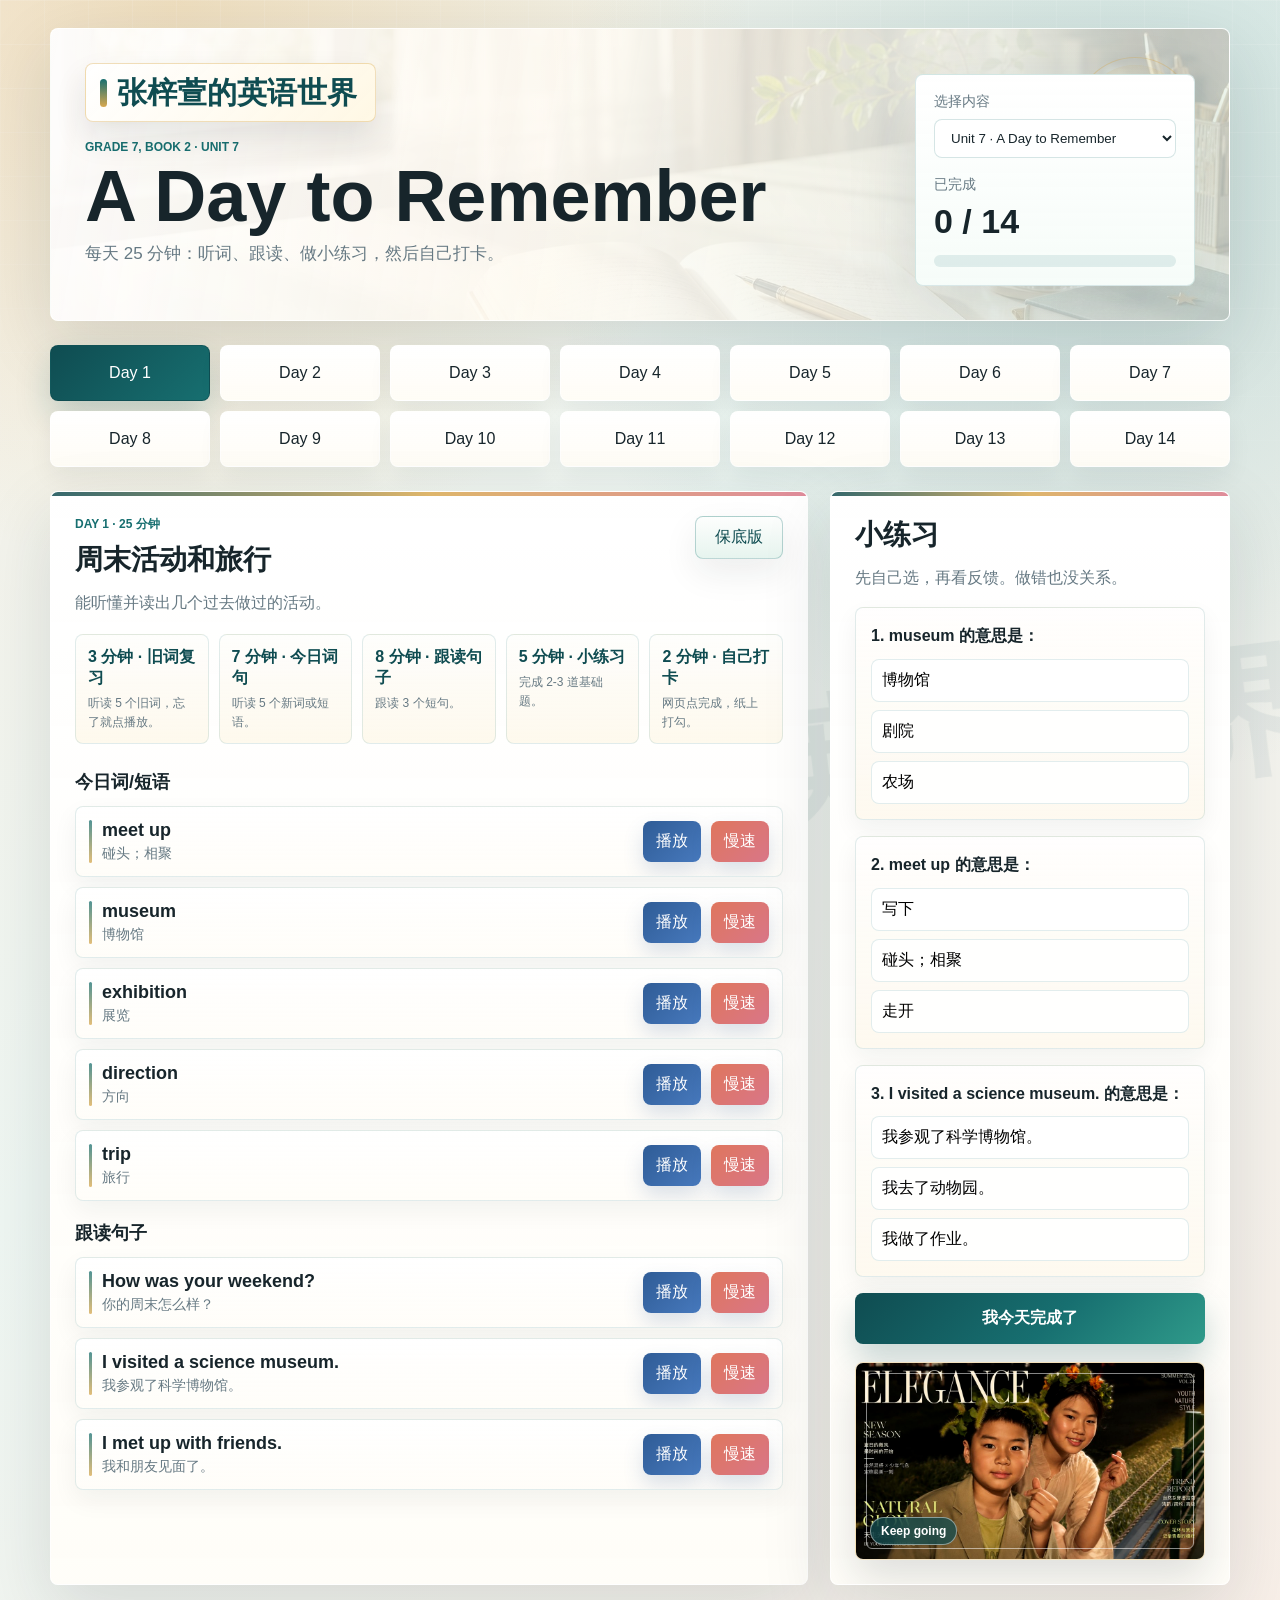
==== commit c6933926: "Add richer premium study background" ====
--- a/web/index.html
+++ b/web/index.html
@@ -4,7 +4,7 @@
     <meta charset="utf-8">
     <meta name="viewport" content="width=device-width, initial-scale=1">
     <title>English Check-in</title>
-    <link rel="preload" href="assets/premium-study-bg.jpg" as="image">
+    <link rel="preload" href="assets/premium-study-bg-v2.jpg" as="image">
     <link rel="stylesheet" href="styles.css">
   </head>
   <body>
--- a/web/styles.css
+++ b/web/styles.css
@@ -125,7 +125,7 @@
   background:
     radial-gradient(circle at 78% 18%, rgba(255, 255, 255, 0.72), transparent 20%),
     linear-gradient(90deg, rgba(255, 255, 255, 0.9), rgba(255, 255, 255, 0.28)),
-    url("assets/premium-study-bg.jpg");
+    url("assets/premium-study-bg-v2.jpg");
   background-position: center;
   background-size: cover;
   opacity: 0.34;
